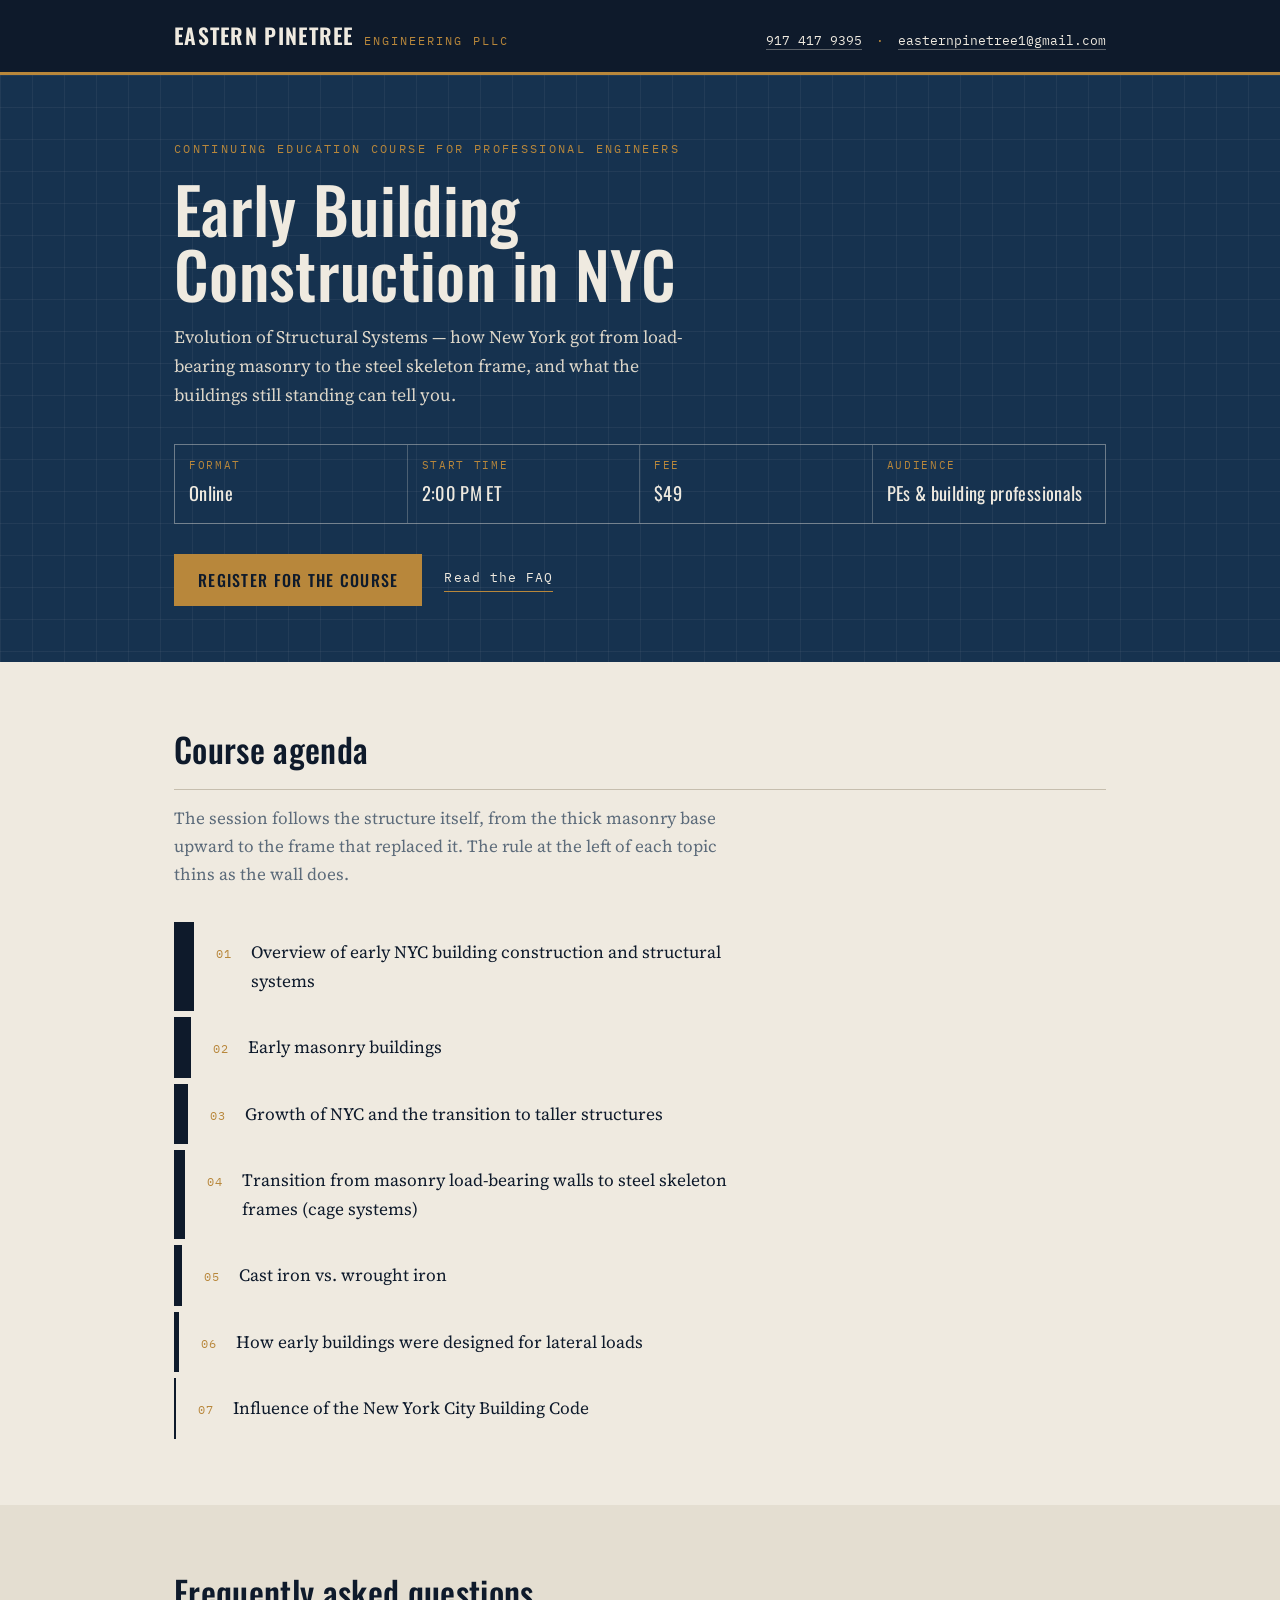
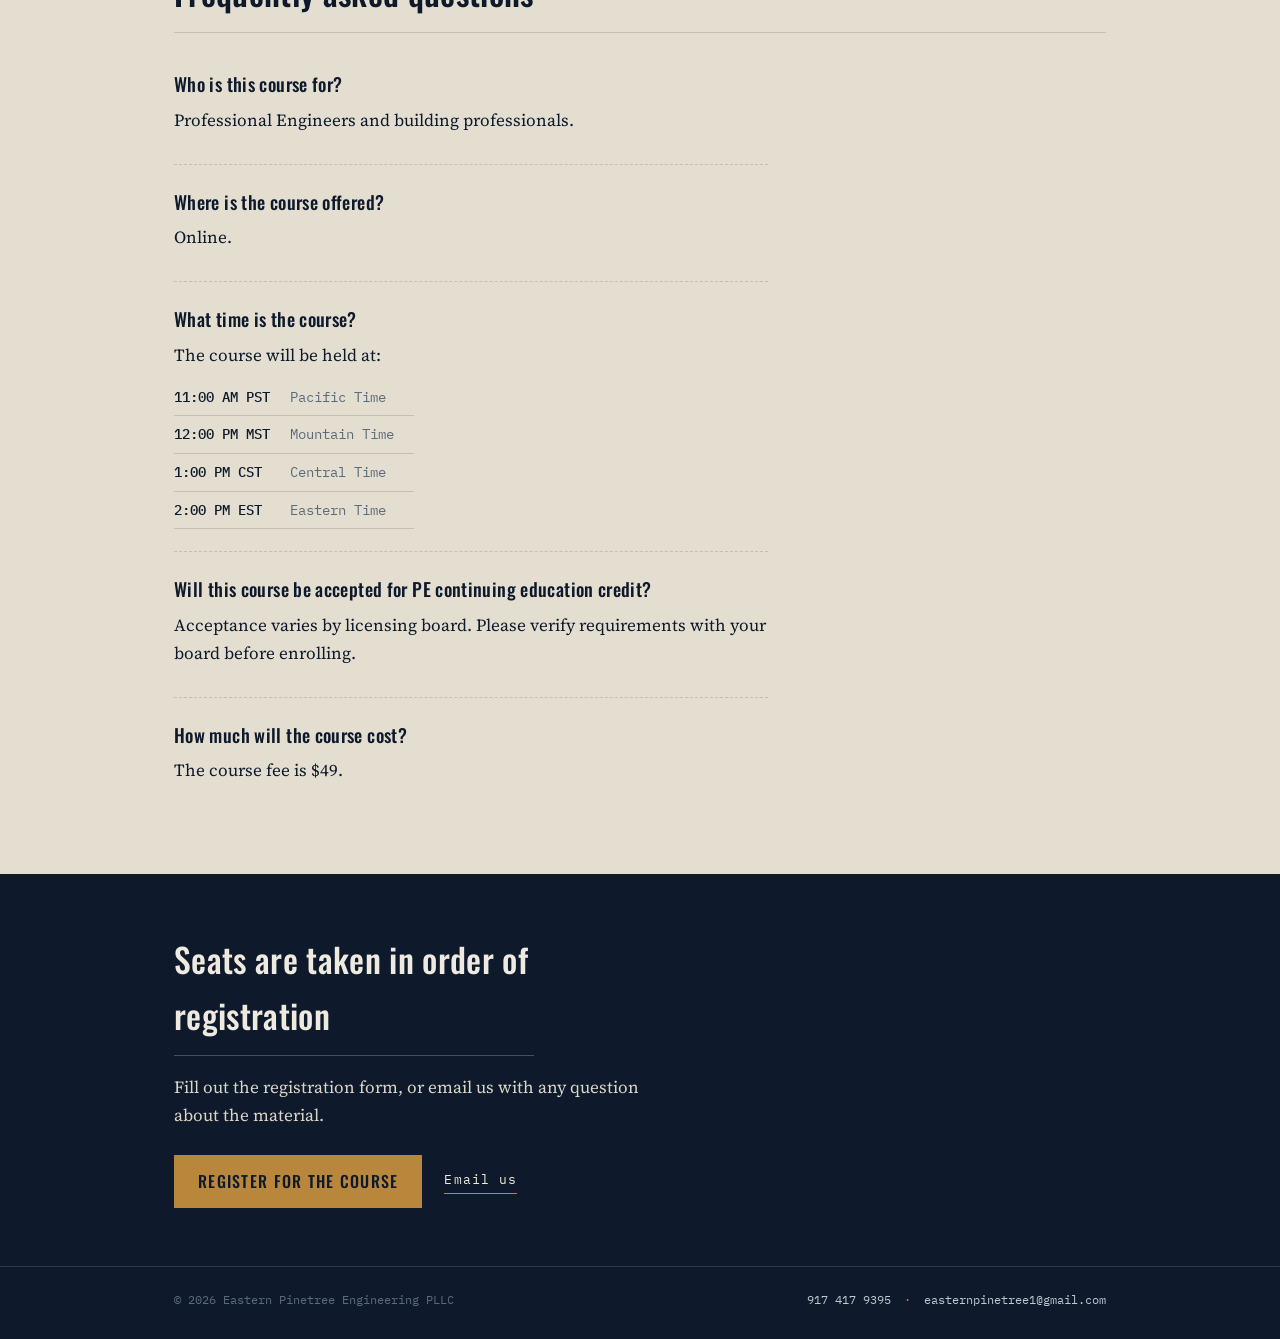
==== index.html @ 9e9cda4e "Add files via upload" ====
<!doctype html>
<html lang="en">
<head>
  <meta charset="utf-8" />
  <meta name="viewport" content="width=device-width, initial-scale=1" />
  <title>Eastern Pinetree Engineering PLLC — Early Building Construction in NYC</title>
  <meta name="description" content="Continuing education for Professional Engineers. Early Building Construction in NYC: Evolution of Structural Systems. Online, $49." />
  <link rel="preconnect" href="https://fonts.googleapis.com" />
  <link rel="preconnect" href="https://fonts.gstatic.com" crossorigin />
  <link href="https://fonts.googleapis.com/css2?family=IBM+Plex+Mono:wght@400;500&family=Oswald:wght@400;500;600&family=Source+Serif+4:ital,opsz,wght@0,8..60,400;0,8..60,600;1,8..60,400&display=swap" rel="stylesheet" />
  <link rel="stylesheet" href="style.css" />
</head>
<body>

  <header class="masthead">
    <div class="wrap masthead-inner">
      <div class="mark">
        <span class="mark-name">Eastern Pinetree</span>
        <span class="mark-sub">Engineering PLLC</span>
      </div>
      <p class="contact">
        <a href="tel:+19174179395">917 417 9395</a>
        <span class="dot" aria-hidden="true">·</span>
        <a href="mailto:easternpinetree1@gmail.com">easternpinetree1@gmail.com</a>
      </p>
    </div>
  </header>

  <main>

    <section class="hero">
      <div class="wrap">
        <p class="eyebrow">Continuing education course for Professional Engineers</p>
        <h1>Early Building Construction in NYC</h1>
        <p class="deck">Evolution of Structural Systems — how New York got from load-bearing masonry to the steel skeleton frame, and what the buildings still standing can tell you.</p>

        <!-- Title block: reads like the corner of a drawing sheet -->
        <dl class="titleblock">
          <div class="field">
            <dt>Format</dt>
            <dd>Online</dd>
          </div>
          <div class="field">
            <dt>Start time</dt>
            <dd>2:00 PM ET</dd>
          </div>
          <div class="field">
            <dt>Fee</dt>
            <dd>$49</dd>
          </div>
          <div class="field">
            <dt>Audience</dt>
            <dd>PEs &amp; building professionals</dd>
          </div>
        </dl>

        <p class="actions">
          <a class="cta" href="https://docs.google.com/forms/d/e/1FAIpQLSdG0-zF931bbHkicOayclkPH1apSnNAH1xj7X6Hedi7yIvFBw/viewform?usp=header" target="_blank" rel="noopener">Register for the course</a>
          <a class="cta-quiet" href="#faq">Read the FAQ</a>
        </p>
      </div>
    </section>

    <section class="band" id="agenda">
      <div class="wrap">
        <h2>Course agenda</h2>
        <p class="lede">The session follows the structure itself, from the thick masonry base upward to the frame that replaced it. The rule at the left of each topic thins as the wall does.</p>

        <ol class="agenda">
          <li class="w1"><span class="num">01</span><span class="topic">Overview of early NYC building construction and structural systems</span></li>
          <li class="w2"><span class="num">02</span><span class="topic">Early masonry buildings</span></li>
          <li class="w3"><span class="num">03</span><span class="topic">Growth of NYC and the transition to taller structures</span></li>
          <li class="w4"><span class="num">04</span><span class="topic">Transition from masonry load-bearing walls to steel skeleton frames (cage systems)</span></li>
          <li class="w5"><span class="num">05</span><span class="topic">Cast iron vs. wrought iron</span></li>
          <li class="w6"><span class="num">06</span><span class="topic">How early buildings were designed for lateral loads</span></li>
          <li class="w7"><span class="num">07</span><span class="topic">Influence of the New York City Building Code</span></li>
        </ol>
      </div>
    </section>

    <section class="band alt" id="faq">
      <div class="wrap">
        <h2>Frequently asked questions</h2>

        <div class="qa">
          <h3>Who is this course for?</h3>
          <p>Professional Engineers and building professionals.</p>
        </div>

        <div class="qa">
          <h3>Where is the course offered?</h3>
          <p>Online.</p>
        </div>

        <div class="qa">
          <h3>What time is the course?</h3>
          <p>The course will be held at:</p>
          <table class="zones">
            <tbody>
              <tr><td class="time">11:00 AM PST</td><td class="zone">Pacific Time</td></tr>
              <tr><td class="time">12:00 PM MST</td><td class="zone">Mountain Time</td></tr>
              <tr><td class="time">1:00 PM CST</td><td class="zone">Central Time</td></tr>
              <tr><td class="time">2:00 PM EST</td><td class="zone">Eastern Time</td></tr>
            </tbody>
          </table>
        </div>

        <div class="qa">
          <h3>Will this course be accepted for PE continuing education credit?</h3>
          <p>Acceptance varies by licensing board. Please verify requirements with your board before enrolling.</p>
        </div>

        <div class="qa">
          <h3>How much will the course cost?</h3>
          <p>The course fee is $49.</p>
        </div>
      </div>
    </section>

    <section class="closer">
      <div class="wrap">
        <h2>Seats are taken in order of registration</h2>
        <p>Fill out the registration form, or email us with any question about the material.</p>
        <p class="actions">
          <a class="cta" href="https://docs.google.com/forms/d/e/1FAIpQLSdG0-zF931bbHkicOayclkPH1apSnNAH1xj7X6Hedi7yIvFBw/viewform?usp=header" target="_blank" rel="noopener">Register for the course</a>
          <a class="cta-quiet" href="mailto:easternpinetree1@gmail.com">Email us</a>
        </p>
      </div>
    </section>

  </main>

  <footer class="site-footer">
    <div class="wrap footer-inner">
      <p>© <span id="year">2026</span> Eastern Pinetree Engineering PLLC</p>
      <p>
        <a href="tel:+19174179395">917 417 9395</a>
        <span class="dot" aria-hidden="true">·</span>
        <a href="mailto:easternpinetree1@gmail.com">easternpinetree1@gmail.com</a>
      </p>
    </div>
  </footer>

  <script src="script.js"></script>
</body>
</html>
---- style.css ----
/* Eastern Pinetree Engineering PLLC — drafting-sheet theme */

:root{
  --ink:#0E1A2B;        /* drafting ink, near-black blue */
  --blueprint:#16324F;  /* field blue */
  --brass:#B8873B;      /* survey brass / signage gilt */
  --paper:#EFEAE0;      /* sheet stock */
  --paper-2:#E4DED1;    /* second sheet */
  --steel:#5C6B7A;      /* secondary text */
  --rule:#C6BEAE;       /* hairline */

  --display:"Oswald", "Arial Narrow", sans-serif;
  --body:"Source Serif 4", Georgia, "Times New Roman", serif;
  --mono:"IBM Plex Mono", ui-monospace, Menlo, Consolas, monospace;
}

*{ box-sizing:border-box; }

html{ scroll-behavior:smooth; }

body{
  margin:0;
  background:var(--paper);
  color:var(--ink);
  font-family:var(--body);
  font-size:1.0625rem;
  line-height:1.65;
  -webkit-font-smoothing:antialiased;
}

.wrap{
  max-width:980px;
  margin:0 auto;
  padding:0 24px;
}

a{ color:var(--blueprint); }
a:focus-visible,
button:focus-visible{
  outline:2px solid var(--brass);
  outline-offset:3px;
}

/* ---------- masthead ---------- */

.masthead{
  background:var(--ink);
  color:var(--paper);
  border-bottom:3px solid var(--brass);
}
.masthead-inner{
  display:flex;
  flex-wrap:wrap;
  align-items:baseline;
  justify-content:space-between;
  gap:8px 24px;
  padding-top:18px;
  padding-bottom:18px;
}
.mark{ display:flex; align-items:baseline; gap:10px; flex-wrap:wrap; }
.mark-name{
  font-family:var(--display);
  font-weight:600;
  font-size:1.35rem;
  letter-spacing:.06em;
  text-transform:uppercase;
}
.mark-sub{
  font-family:var(--mono);
  font-size:.72rem;
  letter-spacing:.18em;
  text-transform:uppercase;
  color:var(--brass);
}
.contact{
  margin:0;
  font-family:var(--mono);
  font-size:.82rem;
}
.contact a{ color:var(--paper); text-decoration:none; border-bottom:1px solid rgba(239,234,224,.35); }
.contact a:hover{ border-bottom-color:var(--brass); color:#fff; }
.dot{ color:var(--brass); padding:0 6px; }

/* ---------- hero ---------- */

.hero{
  background:var(--blueprint);
  color:var(--paper);
  padding:64px 0 56px;
  /* faint drafting grid */
  background-image:
    linear-gradient(rgba(239,234,224,.055) 1px, transparent 1px),
    linear-gradient(90deg, rgba(239,234,224,.055) 1px, transparent 1px);
  background-size:32px 32px, 32px 32px;
}
.eyebrow{
  margin:0 0 18px;
  font-family:var(--mono);
  font-size:.74rem;
  letter-spacing:.2em;
  text-transform:uppercase;
  color:var(--brass);
}
.hero h1{
  font-family:var(--display);
  font-weight:500;
  font-size:clamp(2.3rem, 6.5vw, 4rem);
  line-height:1.02;
  letter-spacing:.005em;
  margin:0 0 16px;
  max-width:16ch;
}
.deck{
  margin:0 0 34px;
  max-width:58ch;
  font-size:1.1rem;
  color:#DCD6C9;
}

/* title block */
.titleblock{
  display:grid;
  grid-template-columns:repeat(4, 1fr);
  border:1px solid rgba(239,234,224,.4);
  margin:0 0 30px;
}
.titleblock .field{
  padding:12px 14px 14px;
  border-right:1px solid rgba(239,234,224,.25);
}
.titleblock .field:last-child{ border-right:0; }
.titleblock dt{
  font-family:var(--mono);
  font-size:.66rem;
  letter-spacing:.16em;
  text-transform:uppercase;
  color:var(--brass);
  margin-bottom:4px;
}
.titleblock dd{
  margin:0;
  font-family:var(--display);
  font-weight:400;
  font-size:1.15rem;
  letter-spacing:.02em;
}

.actions{
  display:flex;
  flex-wrap:wrap;
  align-items:center;
  gap:14px 22px;
  margin:0;
}
.cta{
  display:inline-block;
  background:var(--brass);
  color:var(--ink);
  font-family:var(--display);
  font-weight:500;
  font-size:1rem;
  letter-spacing:.08em;
  text-transform:uppercase;
  text-decoration:none;
  padding:13px 24px;
}
.cta:hover{ background:#CFA050; }
.cta-quiet{
  font-family:var(--mono);
  font-size:.82rem;
  letter-spacing:.08em;
  color:var(--paper);
  text-decoration:none;
  border-bottom:1px solid var(--brass);
  padding-bottom:2px;
}
.cta-quiet:hover{ color:var(--brass); }

/* ---------- content bands ---------- */

.band{ padding:60px 0; }
.band.alt{ background:var(--paper-2); }

.band h2,
.closer h2{
  font-family:var(--display);
  font-weight:500;
  font-size:clamp(1.6rem, 3.4vw, 2.1rem);
  letter-spacing:.01em;
  margin:0 0 14px;
  padding-bottom:12px;
  border-bottom:1px solid var(--rule);
}
.lede{
  margin:0 0 34px;
  max-width:62ch;
  color:var(--steel);
}

/* agenda: the left rule thins as the wall does */
.agenda{
  list-style:none;
  margin:0;
  padding:0;
  counter-reset:none;
}
.agenda li{
  display:flex;
  align-items:baseline;
  gap:18px;
  padding:16px 0 16px 22px;
  border-left:var(--wall, 4px) solid var(--ink);
  margin-bottom:6px;
}
.agenda .w1{ --wall:20px; }
.agenda .w2{ --wall:17px; }
.agenda .w3{ --wall:14px; }
.agenda .w4{ --wall:11px; }
.agenda .w5{ --wall:8px; }
.agenda .w6{ --wall:5px; }
.agenda .w7{ --wall:2px; }

.agenda .num{
  font-family:var(--mono);
  font-size:.78rem;
  color:var(--brass);
  letter-spacing:.1em;
  flex:0 0 auto;
}
.agenda .topic{
  font-size:1.08rem;
  max-width:58ch;
}

/* FAQ */
.qa{
  padding:22px 0;
  border-bottom:1px dashed var(--rule);
  max-width:66ch;
}
.qa:last-child{ border-bottom:0; }
.qa h3{
  font-family:var(--display);
  font-weight:500;
  font-size:1.15rem;
  letter-spacing:.02em;
  margin:0 0 6px;
}
.qa p{ margin:0 0 8px; }

.zones{
  border-collapse:collapse;
  margin-top:10px;
  font-family:var(--mono);
  font-size:.86rem;
}
.zones td{
  padding:7px 20px 7px 0;
  border-bottom:1px solid var(--rule);
  white-space:nowrap;
}
.zones .time{ font-weight:500; }
.zones .zone{ color:var(--steel); }

/* ---------- closer ---------- */

.closer{
  background:var(--ink);
  color:var(--paper);
  padding:58px 0;
}
.closer h2{ border-bottom-color:rgba(239,234,224,.25); max-width:20ch; }
.closer p{ color:#DCD6C9; max-width:52ch; }
.closer .actions{ margin-top:26px; }

/* ---------- footer ---------- */

.site-footer{
  background:var(--ink);
  color:var(--steel);
  border-top:1px solid rgba(239,234,224,.15);
  padding:22px 0 30px;
  font-family:var(--mono);
  font-size:.78rem;
}
.footer-inner{
  display:flex;
  flex-wrap:wrap;
  justify-content:space-between;
  gap:6px 20px;
}
.site-footer p{ margin:0; }
.site-footer a{ color:#BFC8D1; text-decoration:none; }
.site-footer a:hover{ color:var(--brass); }

/* ---------- 404 ---------- */

.notfound{
  min-height:70vh;
  display:flex;
  align-items:center;
  padding:60px 0;
}
.notfound h1{
  font-family:var(--display);
  font-weight:500;
  font-size:clamp(2rem,5vw,3rem);
  margin:0 0 10px;
}
.notfound .code{
  font-family:var(--mono);
  font-size:.74rem;
  letter-spacing:.2em;
  text-transform:uppercase;
  color:var(--brass);
  margin:0 0 14px;
}
.notfound p{ max-width:48ch; }
.notfound .cta{ margin-top:18px; }

/* ---------- responsive ---------- */

@media (max-width:760px){
  .titleblock{ grid-template-columns:repeat(2, 1fr); }
  .titleblock .field{ border-bottom:1px solid rgba(239,234,224,.25); }
  .titleblock .field:nth-child(2n){ border-right:0; }
  .titleblock .field:nth-last-child(-n+2){ border-bottom:0; }
  .hero{ padding:48px 0 44px; }
  .band{ padding:46px 0; }
  .agenda li{ gap:12px; padding-left:16px; }
}

@media (max-width:430px){
  .titleblock{ grid-template-columns:1fr; }
  .titleblock .field{ border-right:0; }
  .agenda li{ flex-direction:column; gap:4px; }
}

@media (prefers-reduced-motion:reduce){
  html{ scroll-behavior:auto; }
  *{ transition:none !important; animation:none !important; }
}
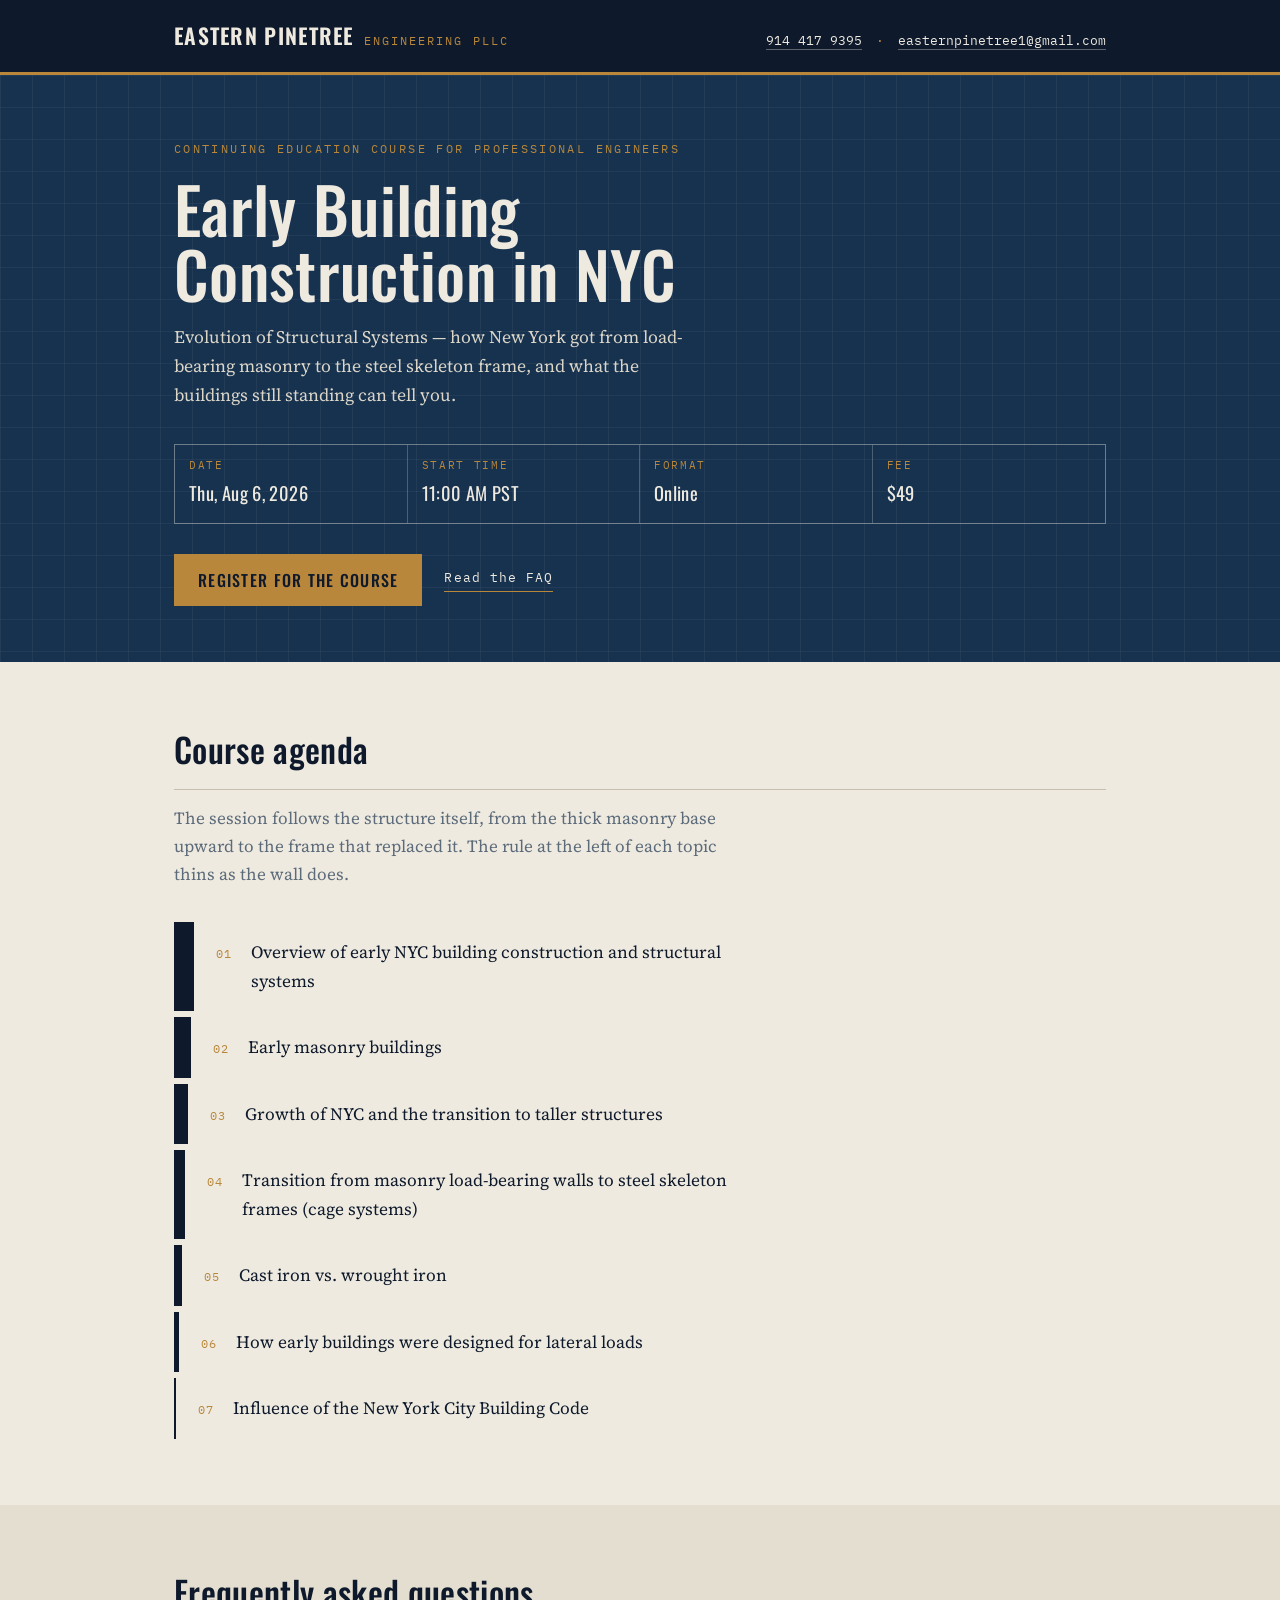
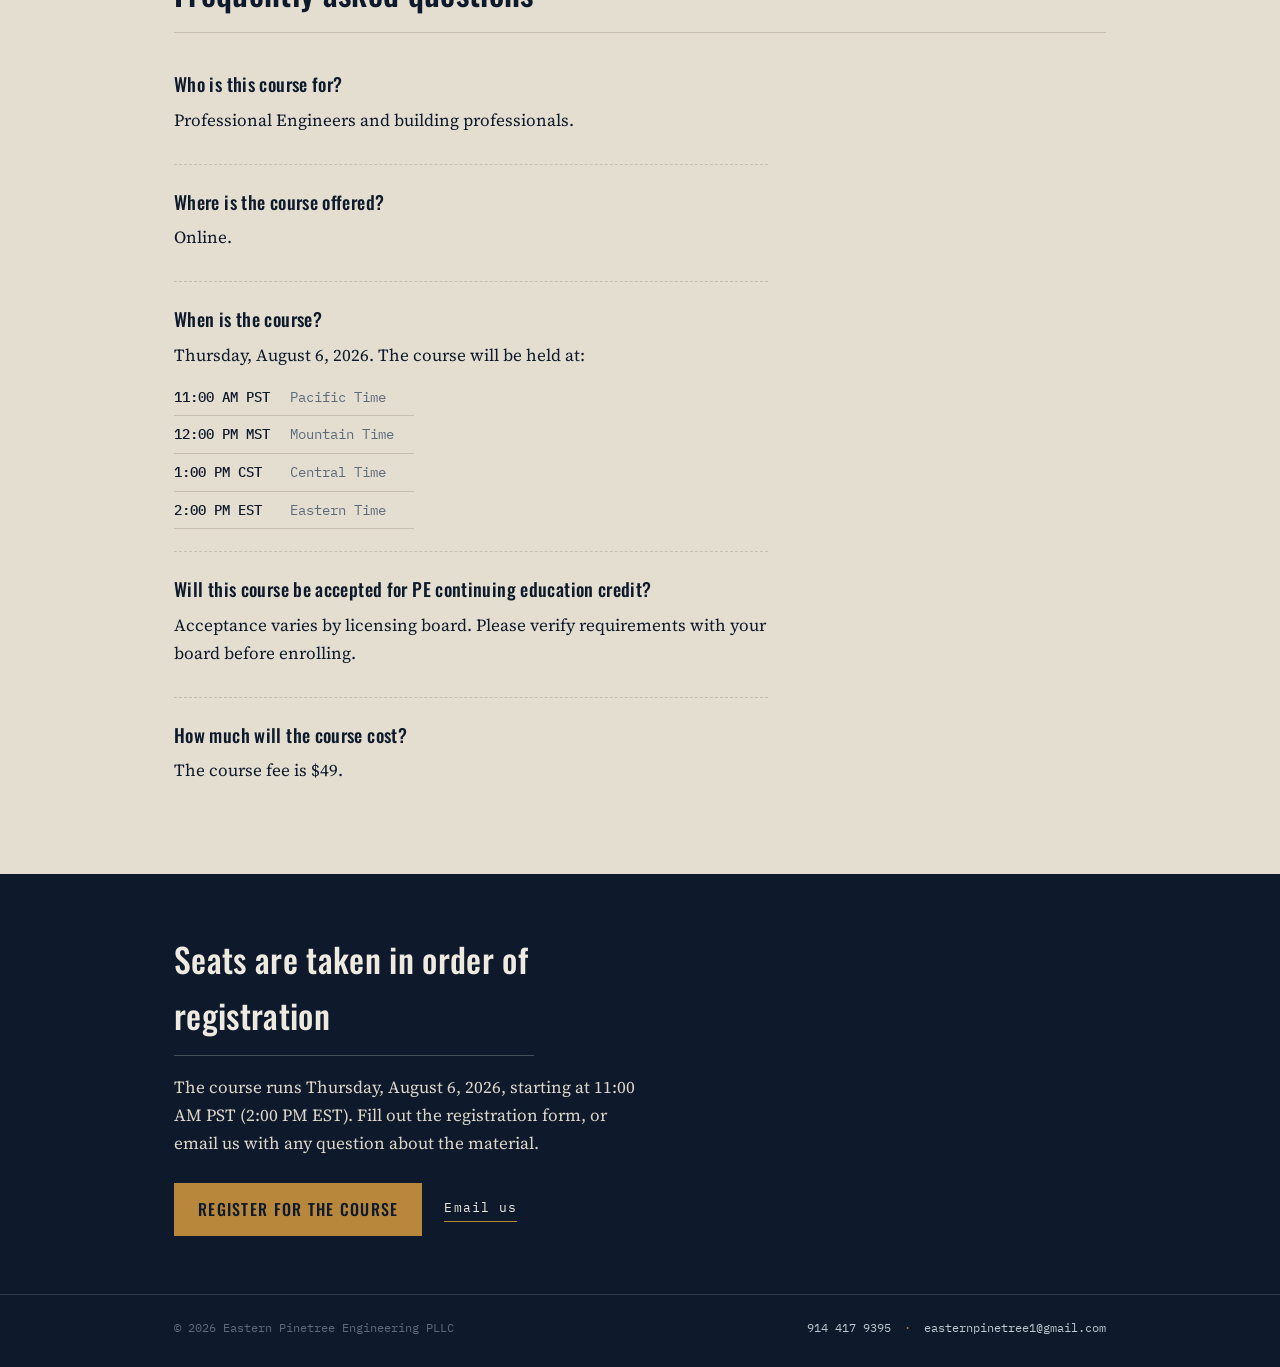
==== commit f7ceeb81: "Add files via upload" ====
--- a/index.html
+++ b/index.html
@@ -4,7 +4,7 @@
   <meta charset="utf-8" />
   <meta name="viewport" content="width=device-width, initial-scale=1" />
   <title>Eastern Pinetree Engineering PLLC — Early Building Construction in NYC</title>
-  <meta name="description" content="Continuing education for Professional Engineers. Early Building Construction in NYC: Evolution of Structural Systems. Online, $49." />
+  <meta name="description" content="Continuing education for Professional Engineers. Early Building Construction in NYC: Evolution of Structural Systems. Online, Thursday, August 6, 2026 at 11:00 AM PST / 2:00 PM EST. $49." />
   <link rel="preconnect" href="https://fonts.googleapis.com" />
   <link rel="preconnect" href="https://fonts.gstatic.com" crossorigin />
   <link href="https://fonts.googleapis.com/css2?family=IBM+Plex+Mono:wght@400;500&family=Oswald:wght@400;500;600&family=Source+Serif+4:ital,opsz,wght@0,8..60,400;0,8..60,600;1,8..60,400&display=swap" rel="stylesheet" />
@@ -19,7 +19,7 @@
         <span class="mark-sub">Engineering PLLC</span>
       </div>
       <p class="contact">
-        <a href="tel:+19174179395">917 417 9395</a>
+        <a href="tel:+19144179395">914 417 9395</a>
         <span class="dot" aria-hidden="true">·</span>
         <a href="mailto:easternpinetree1@gmail.com">easternpinetree1@gmail.com</a>
       </p>
@@ -37,20 +37,20 @@
         <!-- Title block: reads like the corner of a drawing sheet -->
         <dl class="titleblock">
           <div class="field">
+            <dt>Date</dt>
+            <dd>Thu, Aug 6, 2026</dd>
+          </div>
+          <div class="field">
+            <dt>Start time</dt>
+            <dd>11:00 AM PST</dd>
+          </div>
+          <div class="field">
             <dt>Format</dt>
             <dd>Online</dd>
           </div>
           <div class="field">
-            <dt>Start time</dt>
-            <dd>2:00 PM ET</dd>
-          </div>
-          <div class="field">
             <dt>Fee</dt>
             <dd>$49</dd>
-          </div>
-          <div class="field">
-            <dt>Audience</dt>
-            <dd>PEs &amp; building professionals</dd>
           </div>
         </dl>
 
@@ -93,8 +93,8 @@
         </div>
 
         <div class="qa">
-          <h3>What time is the course?</h3>
-          <p>The course will be held at:</p>
+          <h3>When is the course?</h3>
+          <p>Thursday, August 6, 2026. The course will be held at:</p>
           <table class="zones">
             <tbody>
               <tr><td class="time">11:00 AM PST</td><td class="zone">Pacific Time</td></tr>
@@ -120,7 +120,7 @@
     <section class="closer">
       <div class="wrap">
         <h2>Seats are taken in order of registration</h2>
-        <p>Fill out the registration form, or email us with any question about the material.</p>
+        <p>The course runs Thursday, August 6, 2026, starting at 11:00 AM PST (2:00 PM EST). Fill out the registration form, or email us with any question about the material.</p>
         <p class="actions">
           <a class="cta" href="https://docs.google.com/forms/d/e/1FAIpQLSdG0-zF931bbHkicOayclkPH1apSnNAH1xj7X6Hedi7yIvFBw/viewform?usp=header" target="_blank" rel="noopener">Register for the course</a>
           <a class="cta-quiet" href="mailto:easternpinetree1@gmail.com">Email us</a>
@@ -134,7 +134,7 @@
     <div class="wrap footer-inner">
       <p>© <span id="year">2026</span> Eastern Pinetree Engineering PLLC</p>
       <p>
-        <a href="tel:+19174179395">917 417 9395</a>
+        <a href="tel:+19144179395">914 417 9395</a>
         <span class="dot" aria-hidden="true">·</span>
         <a href="mailto:easternpinetree1@gmail.com">easternpinetree1@gmail.com</a>
       </p>
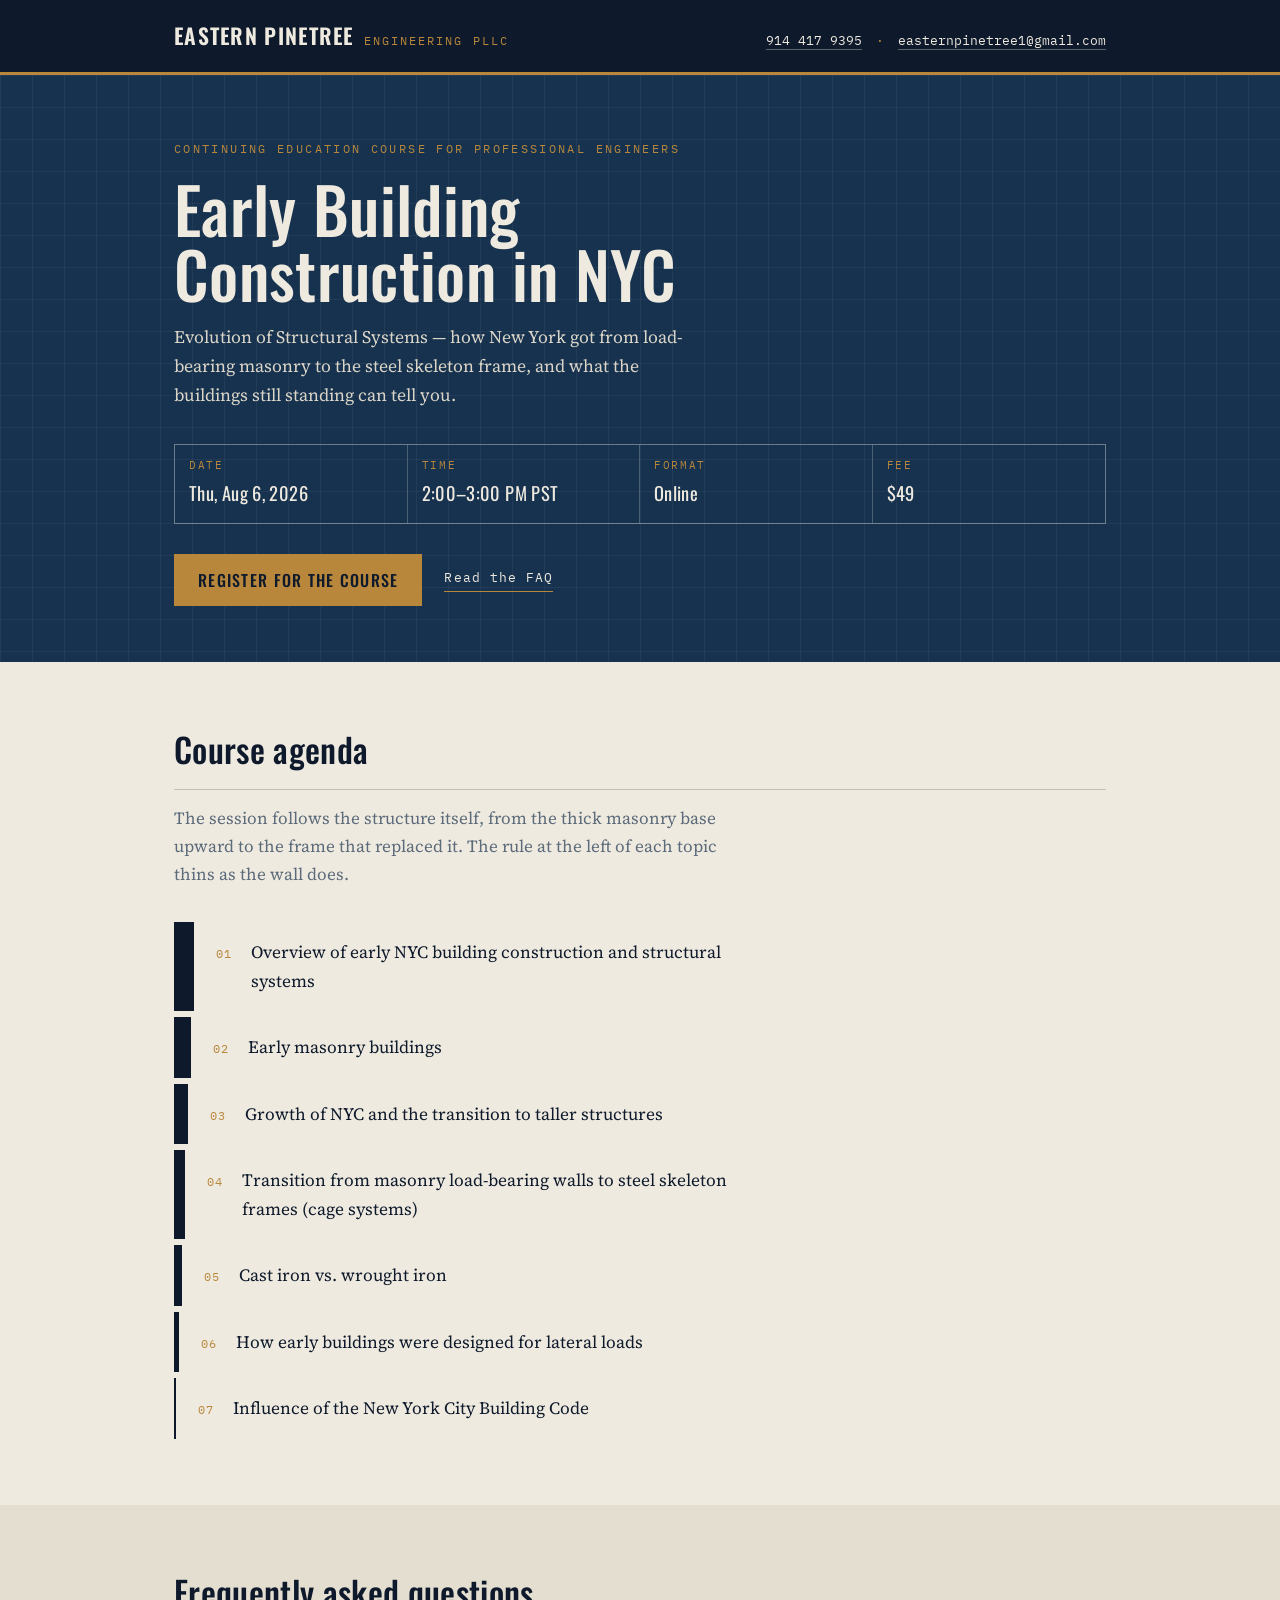
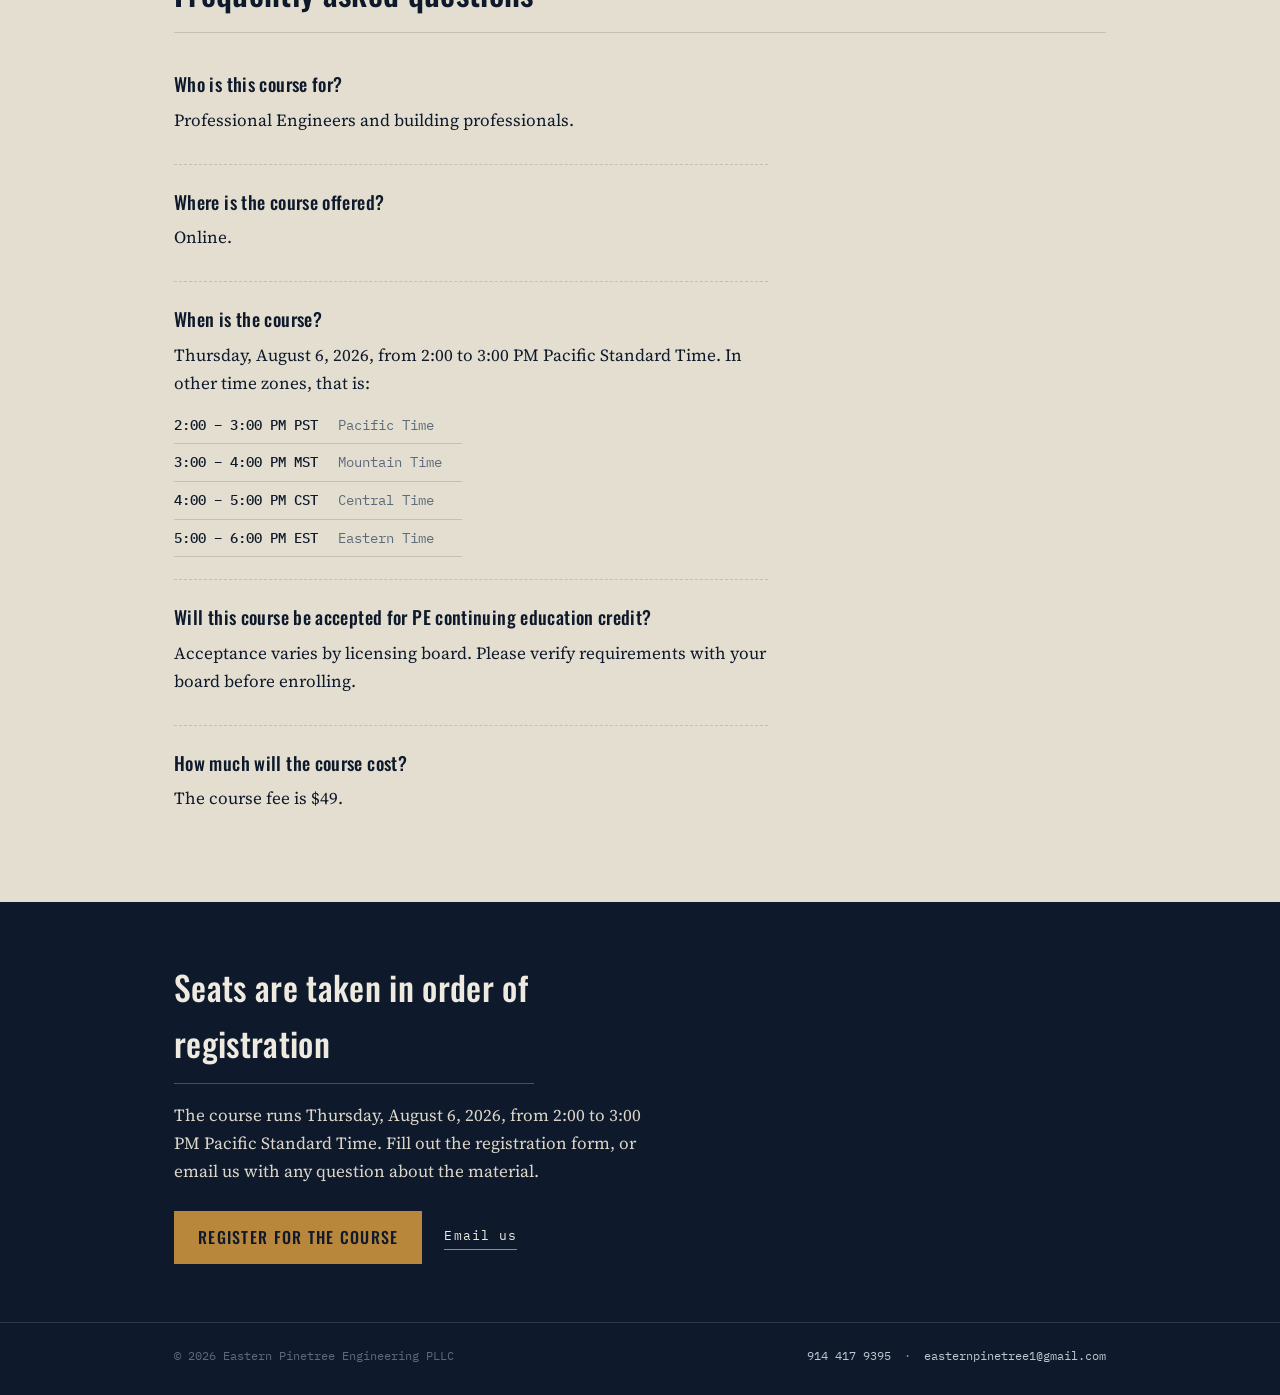
==== commit 170f8258: "Add files via upload" ====
--- a/index.html
+++ b/index.html
@@ -4,7 +4,7 @@
   <meta charset="utf-8" />
   <meta name="viewport" content="width=device-width, initial-scale=1" />
   <title>Eastern Pinetree Engineering PLLC — Early Building Construction in NYC</title>
-  <meta name="description" content="Continuing education for Professional Engineers. Early Building Construction in NYC: Evolution of Structural Systems. Online, Thursday, August 6, 2026 at 11:00 AM PST / 2:00 PM EST. $49." />
+  <meta name="description" content="Continuing education for Professional Engineers. Early Building Construction in NYC: Evolution of Structural Systems. Online, Thursday, August 6, 2026, 2:00-3:00 PM Pacific Standard Time. $49." />
   <link rel="preconnect" href="https://fonts.googleapis.com" />
   <link rel="preconnect" href="https://fonts.gstatic.com" crossorigin />
   <link href="https://fonts.googleapis.com/css2?family=IBM+Plex+Mono:wght@400;500&family=Oswald:wght@400;500;600&family=Source+Serif+4:ital,opsz,wght@0,8..60,400;0,8..60,600;1,8..60,400&display=swap" rel="stylesheet" />
@@ -41,8 +41,8 @@
             <dd>Thu, Aug 6, 2026</dd>
           </div>
           <div class="field">
-            <dt>Start time</dt>
-            <dd>11:00 AM PST</dd>
+            <dt>Time</dt>
+            <dd>2:00&ndash;3:00 PM PST</dd>
           </div>
           <div class="field">
             <dt>Format</dt>
@@ -94,13 +94,13 @@
 
         <div class="qa">
           <h3>When is the course?</h3>
-          <p>Thursday, August 6, 2026. The course will be held at:</p>
+          <p>Thursday, August 6, 2026, from 2:00 to 3:00 PM Pacific Standard Time. In other time zones, that is:</p>
           <table class="zones">
             <tbody>
-              <tr><td class="time">11:00 AM PST</td><td class="zone">Pacific Time</td></tr>
-              <tr><td class="time">12:00 PM MST</td><td class="zone">Mountain Time</td></tr>
-              <tr><td class="time">1:00 PM CST</td><td class="zone">Central Time</td></tr>
-              <tr><td class="time">2:00 PM EST</td><td class="zone">Eastern Time</td></tr>
+              <tr><td class="time">2:00 &ndash; 3:00 PM PST</td><td class="zone">Pacific Time</td></tr>
+              <tr><td class="time">3:00 &ndash; 4:00 PM MST</td><td class="zone">Mountain Time</td></tr>
+              <tr><td class="time">4:00 &ndash; 5:00 PM CST</td><td class="zone">Central Time</td></tr>
+              <tr><td class="time">5:00 &ndash; 6:00 PM EST</td><td class="zone">Eastern Time</td></tr>
             </tbody>
           </table>
         </div>
@@ -120,7 +120,7 @@
     <section class="closer">
       <div class="wrap">
         <h2>Seats are taken in order of registration</h2>
-        <p>The course runs Thursday, August 6, 2026, starting at 11:00 AM PST (2:00 PM EST). Fill out the registration form, or email us with any question about the material.</p>
+        <p>The course runs Thursday, August 6, 2026, from 2:00 to 3:00 PM Pacific Standard Time. Fill out the registration form, or email us with any question about the material.</p>
         <p class="actions">
           <a class="cta" href="https://docs.google.com/forms/d/e/1FAIpQLSdG0-zF931bbHkicOayclkPH1apSnNAH1xj7X6Hedi7yIvFBw/viewform?usp=header" target="_blank" rel="noopener">Register for the course</a>
           <a class="cta-quiet" href="mailto:easternpinetree1@gmail.com">Email us</a>
